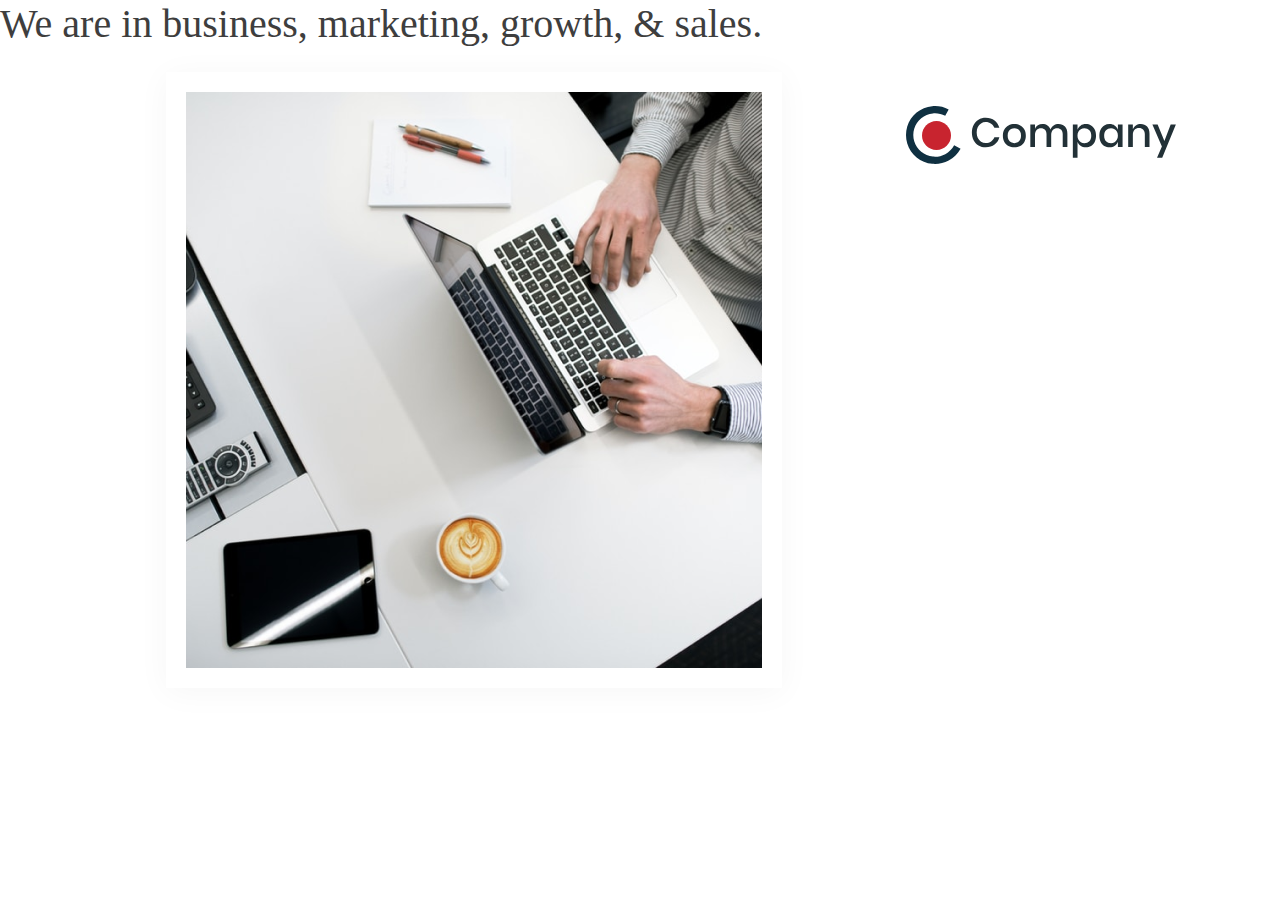
==== index.html @ 946c527a "Preparing for Assignment" ====
<html lang="en">
<head>
    <meta charset="UTF-8">
    <meta http-equiv="X-UA-Compatible" content="IE=edge">
    <meta name="viewport" content="width=device-width, initial-scale=1.0">
    <title>Document</title>
    <link rel="stylesheet" href="/css/style.css">
    <link rel="stylesheet" href="/css/bootstrap.min.css">
    <script src="/js/bootstrap.bundle.min.js"></script>
    <script src="/js/custom.js"></script>
</head>
<body>
    <span class="img">
        <img class="mainjpg" src="images/hero-image.png" alt="hero-image">
    </span>
    <img class="logo" src="images/logo.svg" alt="hero-image">
    <span class="logotext">
        We are in business, marketing, growth, & sales.
    </span>
</body>
</html>
---- css/style.css ----
.mainjpg {
    box-shadow: 0px 4px 31px #0000000A;
    border: 20px solid #FFFFFF;
    opacity: 1;
    background: transparent url('img/Ellipse 2.png') 0% 0% no-repeat padding-box;
    box-shadow: 0px 4px 31px #0000000A;
    border: 20px solid #FFFFFF;
    opacity: 1;
    float: left;
}

.img {
    position: fixed;
    top: 72px;
    left: 166px;
}

.logo {
    position: fixed;
    top: 106px;
    left: 906px;
}
.span1 {
    width: 500px;
    top: 183px;
    left: 905px;
    height: 100px;
    color: #3E3E3E;
    font: normal normal 300 40px/47px Roboto;
    
}
.logotext {
    top: 183px;
    left: 905px;
    width: 500px;
    height: 100px;
    font: normal normal 300 40px/47px Roboto;
    letter-spacing: 0px;
    color: #3E3E3E;
}
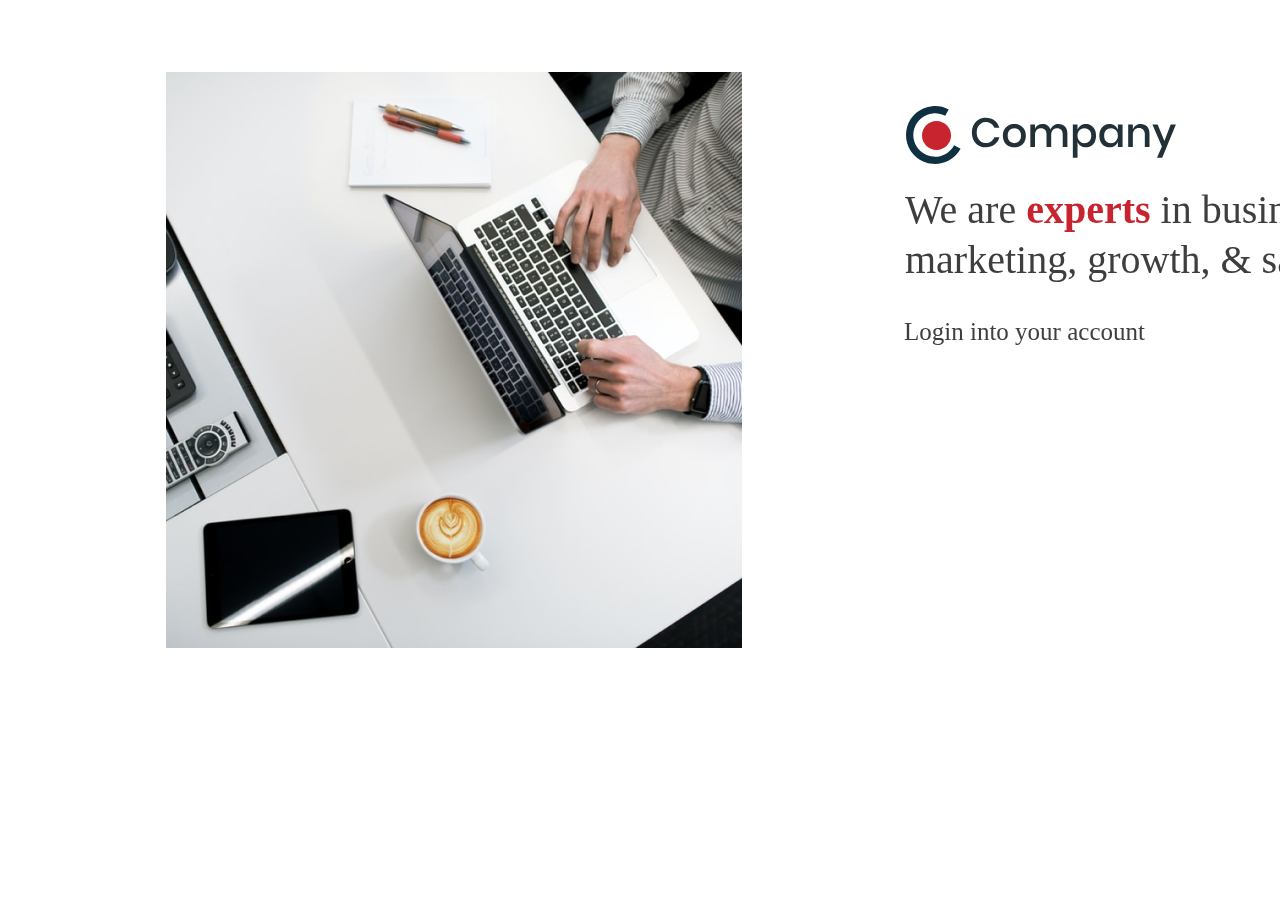
==== commit e13d9c86: "Added some changes into index and css" ====
--- a/index.html
+++ b/index.html
@@ -10,12 +10,22 @@
     <script src="/js/custom.js"></script>
 </head>
 <body>
-    <span class="img">
-        <img class="mainjpg" src="images/hero-image.png" alt="hero-image">
-    </span>
-    <img class="logo" src="images/logo.svg" alt="hero-image">
-    <span class="logotext">
-        We are in business, marketing, growth, & sales.
-    </span>
+    <div class="main">
+        <div class="maina">
+            <img class="mainimage" src="images/hero-image.png" alt="This is hero-image png">
+        </div>
+        <div class="mainb">
+            <img class="logo" src="images/logo.svg" alt="Here comes our logo">
+            <div class="moto">
+                We are <span class="experts">
+                    experts
+                </span>in business, marketing, growth, & sales.
+            </div>
+            <span class="todo">
+                Login into your account
+            </span>
+        </div>
+               
+    </div>
 </body>
 </html>--- a/css/style.css
+++ b/css/style.css
@@ -1,35 +1,20 @@
-.mainjpg {
-    box-shadow: 0px 4px 31px #0000000A;
-    border: 20px solid #FFFFFF;
-    opacity: 1;
-    background: transparent url('img/Ellipse 2.png') 0% 0% no-repeat padding-box;
-    box-shadow: 0px 4px 31px #0000000A;
-    border: 20px solid #FFFFFF;
-    opacity: 1;
-    float: left;
+.main{
+    position: fixed;
+    display: flex;
 }
-
-.img {
+.maina{
     position: fixed;
     top: 72px;
     left: 166px;
 }
-
-.logo {
-    position: fixed;
+.mainb{
+    position: inherit;
+    display: inline;
     top: 106px;
     left: 906px;
 }
-.span1 {
-    width: 500px;
-    top: 183px;
-    left: 905px;
-    height: 100px;
-    color: #3E3E3E;
-    font: normal normal 300 40px/47px Roboto;
-    
-}
-.logotext {
+.moto {
+    position: inherit;
     top: 183px;
     left: 905px;
     width: 500px;
@@ -37,4 +22,21 @@
     font: normal normal 300 40px/47px Roboto;
     letter-spacing: 0px;
     color: #3E3E3E;
+    opacity: 1;
+}
+.experts{
+    z-index: 1;
+    font: normal normal 900 40px/53px Roboto;
+    letter-spacing: 0px;
+    color: #C8242F;
+    opacity: 1;
+}
+.todo{
+    position:fixed;
+    top: 315px;
+    left: 904px;
+    font: normal normal normal 25px/33px Roboto;
+    letter-spacing: 0px;
+    color: #3E3E3E;
+    opacity: 1;
 }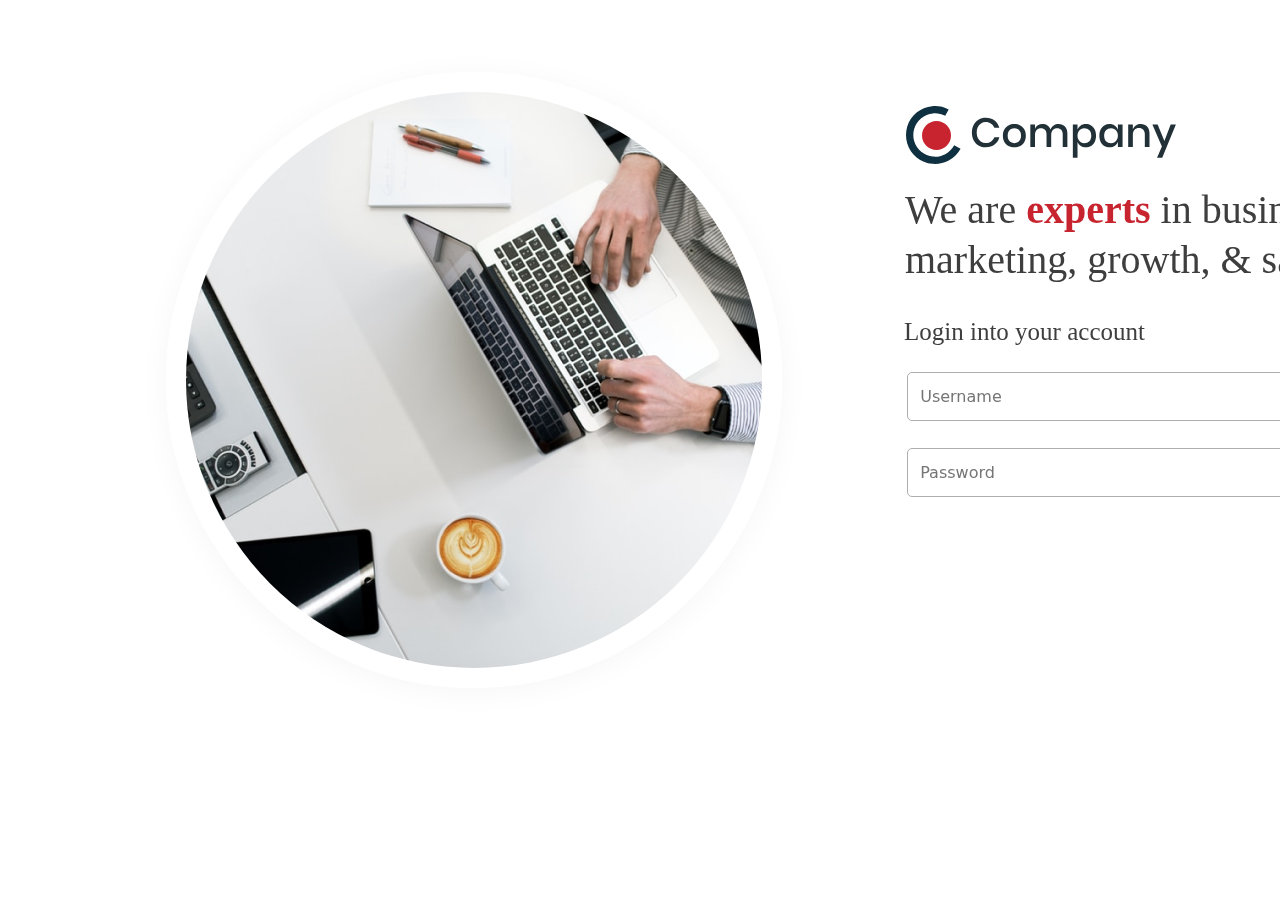
==== commit ec56baa5: "Added input buttons in login page" ====
--- a/index.html
+++ b/index.html
@@ -24,6 +24,12 @@
             <span class="todo">
                 Login into your account
             </span>
+            <div class="textbox1">
+                <input type="text" id="username" name="username" placeholder="&nbsp;&nbsp;Username">
+            </div>
+            <div class="textbox2">
+                <input type="password" id="password" name="password" placeholder="&nbsp;&nbsp;Password">
+            </div>
         </div>
                
     </div>
--- a/css/style.css
+++ b/css/style.css
@@ -1,6 +1,10 @@
 .main{
+    margin: 0px;
+    padding: 0px;
+    box-sizing:border-box;
     position: fixed;
     display: flex;
+    background: #FAFAFA 0% 0% no-repeat padding-box;
 }
 .maina{
     position: fixed;
@@ -12,9 +16,21 @@
     display: inline;
     top: 106px;
     left: 906px;
+    /**/
+    
 }
+
+.mainimage{
+    border: 20px solid #FFFFFF;
+    opacity: 1;
+    background: transparent url('img/Ellipse 2.png') 0% 0% no-repeat padding-box;
+    box-shadow: 0px 4px 31px #0000000A;
+    border-radius: 50%;
+}
+
 .moto {
     position: inherit;
+    text-align: left;
     top: 183px;
     left: 905px;
     width: 500px;
@@ -39,4 +55,36 @@
     letter-spacing: 0px;
     color: #3E3E3E;
     opacity: 1;
+}
+.textbox1{
+    position: fixed;
+    top: 372px;
+    left: 907px;
+}
+
+#username {
+    background: #FFFFFF 0% 0% no-repeat padding-box;
+    border: 1px solid #ADADAD;
+    border-radius: 5px;
+    opacity: 1;
+    width: 429px;
+    height: 49px;
+}
+.textbox2{
+    position: fixed;
+    top: 448px;
+    left: 907px;
+}
+#password {
+    background: #FFFFFF 0% 0% no-repeat padding-box;
+    border: 1px solid #ADADAD;
+    border-radius: 5px;
+    opacity: 1;
+    width: 429px;
+    height: 49px;
+}
+.login {
+    position: fixed;
+    top: 527px;
+    left: 906px;
 }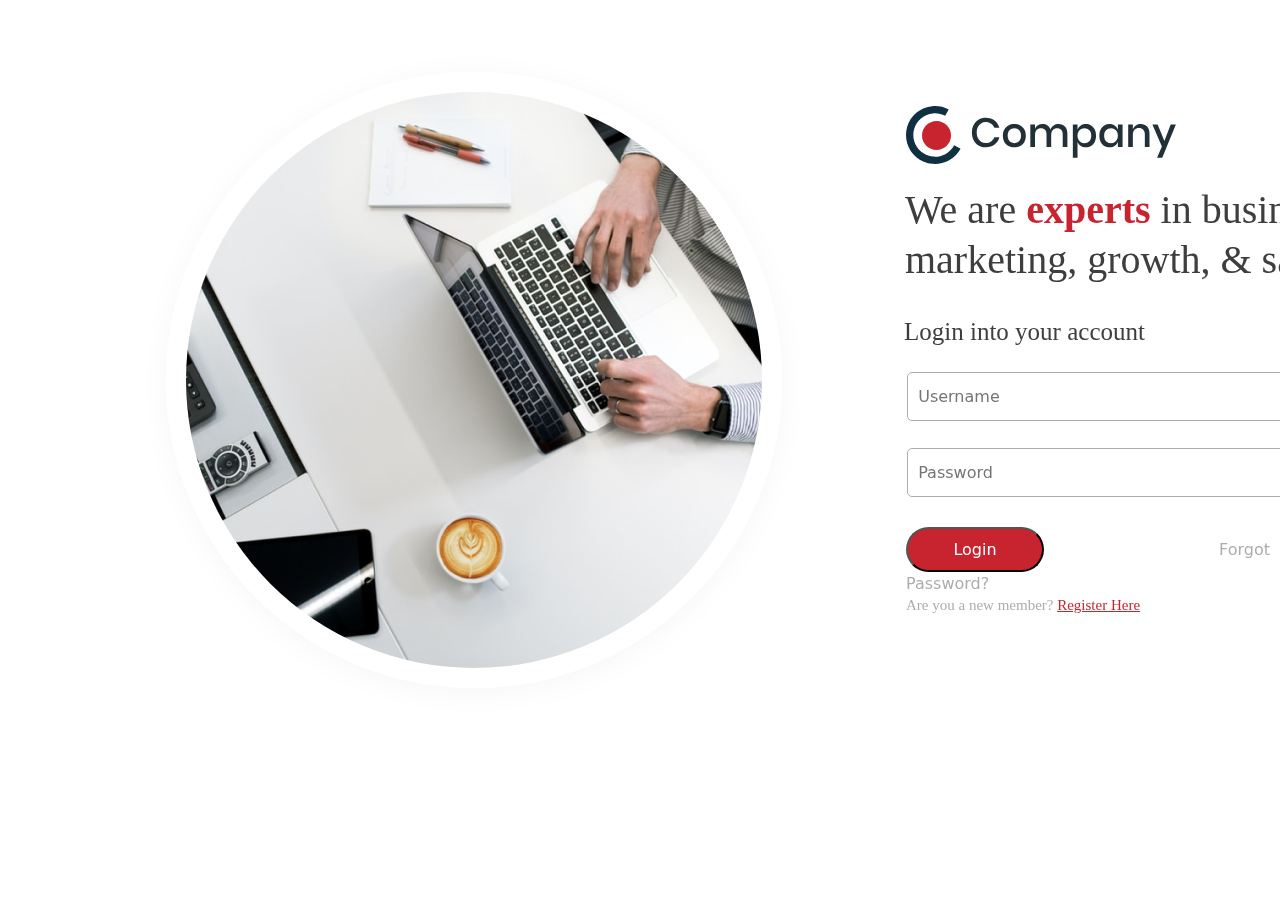
==== commit 49e5c32d: "Added login button and forget password" ====
--- a/index.html
+++ b/index.html
@@ -4,10 +4,10 @@
     <meta http-equiv="X-UA-Compatible" content="IE=edge">
     <meta name="viewport" content="width=device-width, initial-scale=1.0">
     <title>Document</title>
-    <link rel="stylesheet" href="/css/style.css">
-    <link rel="stylesheet" href="/css/bootstrap.min.css">
-    <script src="/js/bootstrap.bundle.min.js"></script>
-    <script src="/js/custom.js"></script>
+    <link rel="stylesheet" href="css/style.css">
+    <link rel="stylesheet" href="css/bootstrap.min.css">
+    <script src="js/bootstrap.bundle.min.js"></script>
+    <script src="js/custom.js"></script>
 </head>
 <body>
     <div class="main">
@@ -30,6 +30,13 @@
             <div class="textbox2">
                 <input type="password" id="password" name="password" placeholder="&nbsp;&nbsp;Password">
             </div>
+            <div class="mainc">
+                <button>Login</button>
+                <span><a class="forget" href="notfound.html">Forgot Password?</a></span>
+            </div>
+            <div class="maind">
+                Are you a new member? <span><a  class="register" href="notfound.html">Register Here</a> </span>
+            </div>
         </div>
                
     </div>
--- a/css/style.css
+++ b/css/style.css
@@ -1,15 +1,18 @@
-.main{
+*{
     margin: 0px;
     padding: 0px;
+}
+.main{
     box-sizing:border-box;
     position: fixed;
     display: flex;
-    background: #FAFAFA 0% 0% no-repeat padding-box;
+    background-color: #FAFAFA 0% 0% no-repeat padding-box;
 }
 .maina{
-    position: fixed;
+    position: relative;
     top: 72px;
     left: 166px;
+    
 }
 .mainb{
     position: inherit;
@@ -87,4 +90,34 @@
     position: fixed;
     top: 527px;
     left: 906px;
+    text-decoration: none;
+}
+.mainc {
+    position: inherit;
+    top: 527px;
+    left: 906px;
+}
+.mainc button {
+    width: 138px;
+    height: 45px;
+    background: #C8242F;
+    border-radius: 23px;
+    color: #FFFFFF;
+    font: normal normal medium 18px/24px Roboto;
+}
+.forget {
+    color: #ADADAD;
+    align-content: right;
+    margin-left: 170px;
+    text-decoration: none;
+}
+.maind{
+    position: fixed;
+    top: 595px;
+    left: 906px;
+    font: normal normal normal 15px/20px Roboto;
+    color: #ADADAD;
+}
+.register{
+    color: #C8242F;
 }